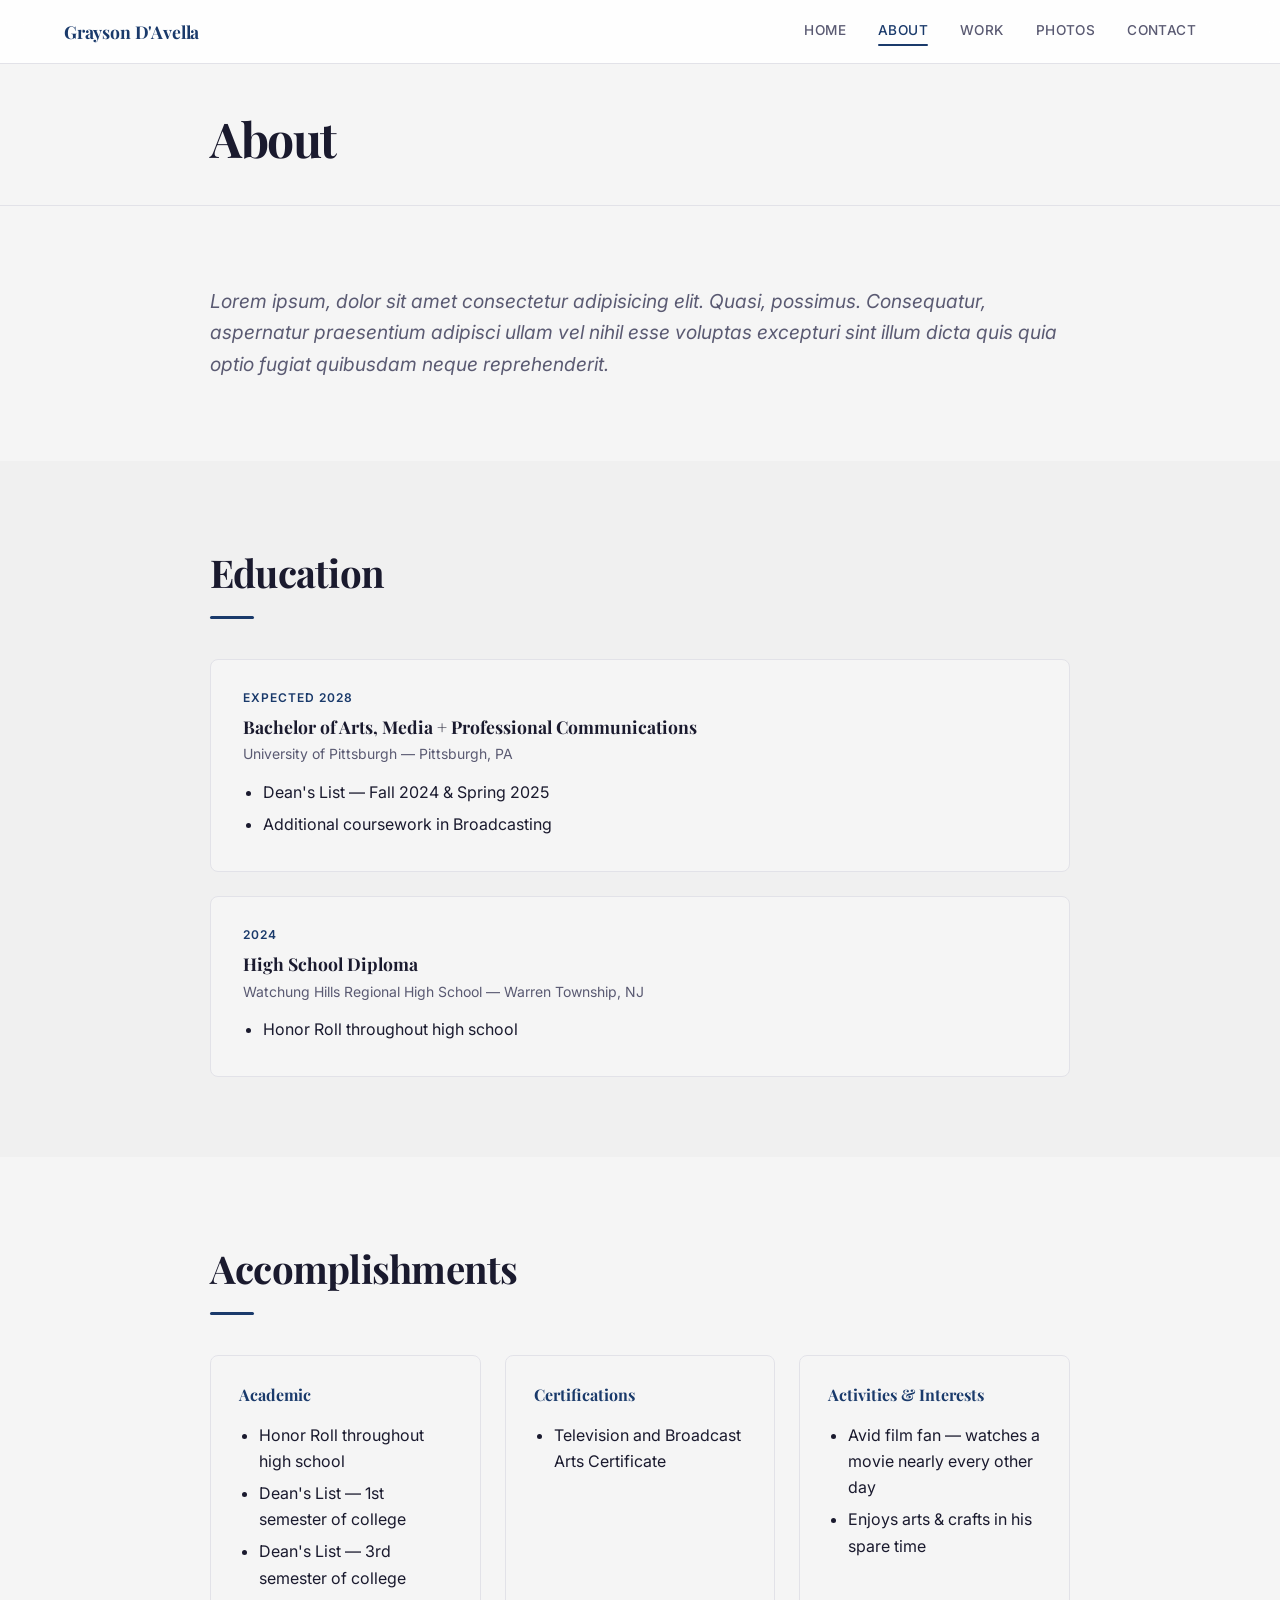
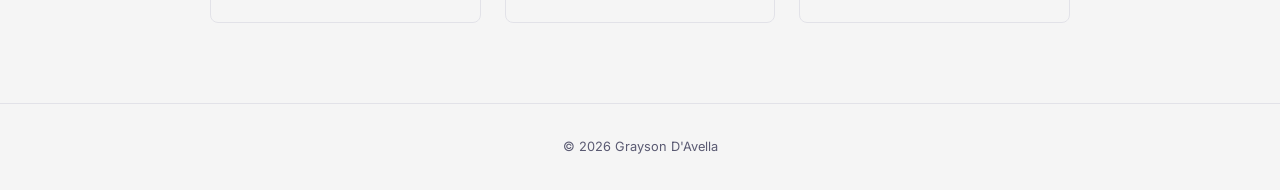
==== about.html @ 5f29c15a "split into separate pages" ====
<!DOCTYPE html>
<html lang="en">
<head>
  <meta charset="UTF-8">
  <meta name="viewport" content="width=device-width, initial-scale=1.0">
  <title>About — Grayson D'Avella</title>
  <link rel="preconnect" href="https://fonts.googleapis.com">
  <link rel="preconnect" href="https://fonts.gstatic.com" crossorigin>
  <link href="https://fonts.googleapis.com/css2?family=Playfair+Display:wght@700;900&family=Inter:wght@400;500;600&display=swap" rel="stylesheet">
  <link rel="stylesheet" href="styles.css">
  <script>document.documentElement.classList.add('js');</script>
</head>
<body>

  <header id="site-header">
    <a href="index.html" class="header-name">Grayson D'Avella</a>
    <button class="nav-toggle" aria-expanded="false" aria-controls="site-nav" aria-label="Toggle navigation">
      <span></span>
      <span></span>
      <span></span>
    </button>
    <nav id="site-nav" aria-label="Main navigation">
      <a href="index.html">Home</a>
      <a href="about.html">About</a>
      <a href="work.html">Work</a>
      <a href="photos.html">Photos</a>
      <a href="contact.html">Contact</a>
    </nav>
  </header>

  <main>

    <div class="page-hero">
      <div class="container">
        <h1 class="page-title">About</h1>
      </div>
    </div>

    <section class="section">
      <div class="container">
        <p class="bio">Lorem ipsum, dolor sit amet consectetur adipisicing elit. Quasi, possimus. Consequatur, aspernatur praesentium adipisci ullam vel nihil esse voluptas excepturi sint illum dicta quis quia optio fugiat quibusdam neque reprehenderit.</p>
      </div>
    </section>

    <!-- Education -->
    <section class="section section-alt">
      <div class="container">
        <h2 class="section-title">Education</h2>
        <div class="edu-grid">

          <article class="edu-item">
            <div class="edu-year">Expected 2028</div>
            <h3 class="edu-degree">Bachelor of Arts, Media + Professional Communications</h3>
            <p class="edu-school">University of Pittsburgh — Pittsburgh, PA</p>
            <ul>
              <li>Dean's List — Fall 2024 &amp; Spring 2025</li>
              <li>Additional coursework in Broadcasting</li>
            </ul>
          </article>

          <article class="edu-item">
            <div class="edu-year">2024</div>
            <h3 class="edu-degree">High School Diploma</h3>
            <p class="edu-school">Watchung Hills Regional High School — Warren Township, NJ</p>
            <ul>
              <li>Honor Roll throughout high school</li>
            </ul>
          </article>

        </div>
      </div>
    </section>

    <!-- Accomplishments -->
    <section class="section">
      <div class="container">
        <h2 class="section-title">Accomplishments</h2>
        <div class="accomplishments-grid">

          <div class="accomplishments-block">
            <h3 class="block-title">Academic</h3>
            <ul>
              <li>Honor Roll throughout high school</li>
              <li>Dean's List — 1st semester of college</li>
              <li>Dean's List — 3rd semester of college</li>
            </ul>
          </div>

          <div class="accomplishments-block">
            <h3 class="block-title">Certifications</h3>
            <ul>
              <li>Television and Broadcast Arts Certificate</li>
            </ul>
          </div>

          <div class="accomplishments-block">
            <h3 class="block-title">Activities &amp; Interests</h3>
            <ul>
              <li>Avid film fan — watches a movie nearly every other day</li>
              <li>Enjoys arts &amp; crafts in his spare time</li>
            </ul>
          </div>

        </div>
      </div>
    </section>

  </main>

  <footer>
    <p>&copy; 2026 Grayson D'Avella</p>
  </footer>

  <script src="script.js"></script>
</body>
</html>
---- styles.css ----
/* ── Reset & base ── */
*, *::before, *::after {
  box-sizing: border-box;
  margin: 0;
  padding: 0;
}

:root {
  --accent:       #1a3a6b;
  --accent-light: #2c5499;
  --text:         #1a1a2e;
  --text-muted:   #5a5a72;
  --bg:           #f5f5f5;
  --bg-alt:       #f0f0f0;
  --border:       #e2e2e8;
  --radius:       8px;
  --font-serif:   'Playfair Display', Georgia, 'Times New Roman', serif;
  --font-sans:    'Inter', -apple-system, BlinkMacSystemFont, 'Segoe UI', sans-serif;
  --header-h:     64px;
}

html {
  scroll-behavior: smooth;
}

html.js {
  scroll-padding-top: var(--header-h);
}

/* ── Page transitions ── */
@keyframes page-in {
  from { opacity: 0; }
  to   { opacity: 1; }
}

@keyframes page-out {
  to { opacity: 0; }
}

body {
  font-family: var(--font-sans);
  color: var(--text);
  background: var(--bg);
  line-height: 1.65;
  -webkit-font-smoothing: antialiased;
}

main, footer {
  animation: page-in 0.3s ease both;
}

body.is-leaving main,
body.is-leaving footer {
  animation: page-out 0.25s ease both;
}

a {
  color: inherit;
  text-decoration: none;
}

ul {
  padding-left: 1.25rem;
}

li {
  margin-bottom: 0.35rem;
}

/* ── Sticky Header ── */
#site-header {
  position: sticky;
  top: 0;
  background: rgba(255, 255, 255, 0.9);
  backdrop-filter: blur(14px);
  -webkit-backdrop-filter: blur(14px);
  border-bottom: 1px solid var(--border);
  display: flex;
  align-items: center;
  justify-content: space-between;
  padding: 0 clamp(1.5rem, 5vw, 4rem);
  z-index: 100;
  transition: box-shadow 0.3s;
}

/* With JS: fixed at a known height so page offsets are predictable */
.js #site-header {
  position: fixed;
  left: 0; right: 0;
  height: var(--header-h);
}

#site-header.scrolled {
  box-shadow: 0 2px 20px rgba(0, 0, 0, 0.07);
}

.header-name {
  font-family: var(--font-serif);
  font-size: 1.1rem;
  font-weight: 700;
  color: var(--accent);
  letter-spacing: -0.01em;
  flex-shrink: 0;
}

/* Hamburger button — hidden on wide screens */
.nav-toggle {
  display: none;
  flex-direction: column;
  justify-content: center;
  gap: 5px;
  width: 36px;
  height: 36px;
  padding: 4px;
  background: none;
  border: none;
  cursor: pointer;
  flex-shrink: 0;
  margin-left: auto;
}

.nav-toggle span {
  display: block;
  height: 2px;
  background: var(--accent);
  border-radius: 2px;
  transition: transform 0.25s ease, opacity 0.2s ease, width 0.25s ease;
  transform-origin: center;
}

/* Animate to X when open */
#site-header.nav-open .nav-toggle span:nth-child(1) {
  transform: translateY(7px) rotate(45deg);
}
#site-header.nav-open .nav-toggle span:nth-child(2) {
  opacity: 0;
  transform: scaleX(0);
}
#site-header.nav-open .nav-toggle span:nth-child(3) {
  transform: translateY(-7px) rotate(-45deg);
}

#site-header nav {
  display: flex;
  gap: 2rem;
  flex-wrap: wrap;
  margin: 20px;
  justify-content: center;
  align-items: center;
}

#site-header nav a {
  font-size: 0.85rem;
  font-weight: 500;
  color: var(--text-muted);
  letter-spacing: 0.03em;
  text-transform: uppercase;
  position: relative;
  padding-bottom: 2px;
  transition: color 0.2s;
}

#site-header nav a::after {
  content: '';
  position: absolute;
  bottom: -2px; left: 0; right: 0;
  height: 2px;
  background: var(--accent);
  border-radius: 2px;
  transform: scaleX(0);
  transform-origin: left;
  transition: transform 0.25s ease;
}

#site-header nav a:hover,
#site-header nav a.active {
  color: var(--accent);
}

#site-header nav a:hover::after,
#site-header nav a.active::after {
  transform: scaleX(1);
}

/* ── Page hero (title area for non-home pages) ── */
.page-hero {
  padding: 2.5rem clamp(1.5rem, 5vw, 4rem) 2.5rem;
  border-bottom: 1px solid var(--border);
}

.js .page-hero {
  padding-top: calc(var(--header-h) + 3rem);
}

.page-title {
  font-family: var(--font-serif);
  font-size: clamp(2rem, 5vw, 3rem);
  font-weight: 700;
  letter-spacing: -0.03em;
  line-height: 1.1;
}

/* Bio */
.bio {
  font-size: 1.2rem;
  color: var(--text-muted);
  font-style: italic;
}

/* Photos grid */
.photo-grid {
  display: grid;
  grid-template-columns: repeat(auto-fill, minmax(240px, 1fr));
  gap: 0.75rem;
}

.photo-item {
  aspect-ratio: 4 / 3;
  background: var(--bg-alt);
  border: 1px solid var(--border);
  border-radius: var(--radius);
  overflow: hidden;
}

.photo-item img {
  width: 100%;
  height: 100%;
  object-fit: cover;
  display: block;
}

/* ── Hero ── */
#hero {
  min-height: 85vh;
  display: flex;
  align-items: center;
  justify-content: center;
  padding: 3rem clamp(1.5rem, 5vw, 4rem) 1rem;
  text-align: center;
}

.js #hero {
  padding-top: calc(var(--header-h) + 3rem);
}

.hero-inner {
  display: flex;
  flex-direction: column;
  align-items: center;
  gap: 1.25rem;
}

.hero-photo {
  width: min(50vh, 50vw);
  height: min(50vh, 50vw);
  border-radius: 50%;
  overflow: hidden;
  border: 3px solid var(--border);
  background: var(--bg-alt);
  margin-bottom: 0.25rem;
}

.hero-photo img {
  width: 100%;
  height: 100%;
  object-fit: cover;
  display: block;
}

.photo-placeholder {
  width: 100%;
  height: 100%;
  display: flex;
  align-items: center;
  justify-content: center;
  font-family: var(--font-serif);
  font-size: 2rem;
  font-weight: 700;
  color: var(--accent);
  background: #dce6f4;
}

.hero-name {
  font-family: var(--font-serif);
  font-size: clamp(2.75rem, 8vw, 5.5rem);
  font-weight: 900;
  line-height: 1.05;
  letter-spacing: -0.03em;
  color: var(--text);
}

.hero-sub {
  font-size: clamp(1rem, 2.5vw, 1.2rem);
  color: var(--text-muted);
  font-weight: 400;
  max-width: 44ch;
  line-height: 1.5;
}

.hero-links {
  display: flex;
  gap: 1rem;
  margin-top: 0.75rem;
  flex-wrap: wrap;
  justify-content: center;
}

.hero-link {
  display: inline-flex;
  align-items: center;
  gap: 0.55rem;
  padding: 0.85rem 1.85rem;
  border: 2px solid var(--accent);
  border-radius: var(--radius);
  font-family: var(--font-sans);
  font-weight: 600;
  font-size: 0.9rem;
  color: var(--accent);
  letter-spacing: 0.02em;
  transition: background 0.2s, color 0.2s, transform 0.15s, box-shadow 0.2s;
}

.hero-link:hover {
  background: var(--accent);
  color: #fff;
  transform: translateY(-2px);
  box-shadow: 0 6px 20px rgba(26, 58, 107, 0.25);
}

.hero-link--reel {
  background: var(--accent);
  color: #fff;
}

.hero-link--reel:hover {
  background: var(--accent-light);
  border-color: var(--accent-light);
}

.link-arrow {
  transition: transform 0.2s;
  display: inline-block;
}

.hero-link:hover .link-arrow {
  transform: translateX(3px);
}

/* ── Section base ── */
.section {
  padding: 5rem clamp(1.5rem, 5vw, 4rem);
}

.section-alt {
  background: var(--bg-alt);
  padding: 5rem clamp(1.5rem, 5vw, 4rem);
}

.container {
  max-width: 860px;
  margin: 0 auto;
}

.section-title {
  font-family: var(--font-serif);
  font-size: clamp(1.7rem, 4vw, 2.4rem);
  font-weight: 700;
  letter-spacing: -0.02em;
  color: var(--text);
  margin-bottom: 2.5rem;
  position: relative;
  padding-bottom: 0.9rem;
}

.section-title::after {
  content: '';
  position: absolute;
  bottom: 0; left: 0;
  width: 2.75rem;
  height: 3px;
  background: var(--accent);
  border-radius: 2px;
}

/* ── Summary ── */
#summary {
  padding: 3.5rem clamp(1.5rem, 5vw, 4rem);
  border-bottom: 1px solid var(--border);
}

.summary-text {
  max-width: 68ch;
  margin: 0 auto;
  font-size: 1.075rem;
  line-height: 1.85;
  color: var(--text-muted);
  text-align: center;
  font-style: italic;
}

/* ── Timeline (Experience) ── */
.timeline {
  display: flex;
  flex-direction: column;
  gap: 0;
}

.timeline-item {
  display: grid;
  grid-template-columns: 170px 1fr;
  gap: 0 2.25rem;
  padding: 2rem 0;
  border-bottom: 1px solid var(--border);
}

.timeline-item:first-child {
  padding-top: 0;
}

.timeline-item:last-child {
  border-bottom: none;
  padding-bottom: 0;
}

.timeline-meta {
  display: flex;
  flex-direction: column;
  gap: 0.3rem;
  padding-top: 0.15rem;
}

.timeline-date {
  font-size: 0.775rem;
  font-weight: 600;
  color: var(--accent);
  text-transform: uppercase;
  letter-spacing: 0.06em;
}

.timeline-location {
  font-size: 0.775rem;
  color: var(--text-muted);
}

.timeline-role {
  font-family: var(--font-serif);
  font-size: 1.15rem;
  font-weight: 700;
  margin-bottom: 0.2rem;
  line-height: 1.3;
}

.timeline-org {
  font-size: 0.875rem;
  color: var(--text-muted);
  font-weight: 500;
  margin-bottom: 0.8rem;
}

/* ── Education ── */
.edu-grid {
  display: flex;
  flex-direction: column;
  gap: 1.5rem;
}

.edu-item {
  padding: 1.75rem 2rem;
  border: 1px solid var(--border);
  border-radius: var(--radius);
  background: var(--bg);
  transition: box-shadow 0.2s;
}

.edu-item:hover {
  box-shadow: 0 4px 20px rgba(0, 0, 0, 0.06);
}

.edu-year {
  font-size: 0.75rem;
  font-weight: 600;
  color: var(--accent);
  text-transform: uppercase;
  letter-spacing: 0.08em;
  margin-bottom: 0.45rem;
}

.edu-degree {
  font-family: var(--font-serif);
  font-size: 1.1rem;
  font-weight: 700;
  margin-bottom: 0.25rem;
  line-height: 1.35;
}

.edu-school {
  font-size: 0.875rem;
  color: var(--text-muted);
  margin-bottom: 0.85rem;
}

/* ── Accomplishments ── */
.accomplishments-grid {
  display: grid;
  grid-template-columns: repeat(auto-fit, minmax(220px, 1fr));
  gap: 1.5rem;
}

.accomplishments-block {
  padding: 1.6rem 1.75rem;
  border-radius: var(--radius);
  background: var(--bg);
  border: 1px solid var(--border);
  transition: box-shadow 0.2s;
}

.accomplishments-block:hover {
  box-shadow: 0 4px 20px rgba(0, 0, 0, 0.06);
}

.block-title {
  font-family: var(--font-serif);
  font-size: 1rem;
  font-weight: 700;
  color: var(--accent);
  margin-bottom: 0.85rem;
}

/* ── Contact ── */
.contact-sub {
  color: var(--text-muted);
  font-size: 0.95rem;
  margin-bottom: 2rem;
}

.contact-links {
  display: flex;
  flex-direction: column;
  gap: 1.1rem;
}

.contact-link {
  display: inline-flex;
  align-items: center;
  gap: 0.8rem;
  font-size: 1rem;
  font-weight: 500;
  color: var(--text);
  transition: color 0.2s, gap 0.2s;
}

.contact-link svg {
  flex-shrink: 0;
  color: var(--accent);
}

.contact-link:hover {
  color: var(--accent);
  gap: 1.1rem;
}

/* ── Footer ── */
footer {
  text-align: center;
  padding: 2rem;
  font-size: 0.8rem;
  color: var(--text-muted);
  border-top: 1px solid var(--border);
}


/* Suppress all transitions while the window is being resized */
body.is-resizing * {
  transition: none !important;
}

/* ── Hero: side-by-side on wide screens ── */
@media (min-width: 700px) {
  #hero {
    text-align: left;
    justify-content: center;
  }

  .hero-inner {
    flex-direction: row;
    align-items: center;
    gap: 3.5rem;
    max-width: 900px;
    width: 100%;
  }

  .hero-photo {
    width: 300px;
    height: 300px;
    flex-shrink: 0;
    margin-bottom: 0;
  }

  .hero-text {
    display: flex;
    flex-direction: column;
    align-items: flex-start;
    gap: 1.1rem;
    width: 40vw;
  }

  .hero-links {
    margin-top: 0.25rem;
    justify-content: flex-start;
  }
}

/* ── Responsive ── */
@media (max-width: 699px) {
  .hero-text {
    display: contents; /* keep children as direct flex children of hero-inner on mobile */
  }
}

@media (max-width: 620px) {
  .timeline-item {
    grid-template-columns: 1fr;
    gap: 0.5rem;
  }

  .timeline-meta {
    flex-direction: row;
    gap: 0.75rem;
    flex-wrap: wrap;
    align-items: center;
  }

  .hero-links {
    flex-direction: column;
    align-items: stretch;
  }

  .hero-link {
    justify-content: center;
  }
}

/* ── Mobile nav (hamburger) ── */
@media (max-width: 750px) {
  .js .nav-toggle {
    display: flex;
  }

  .js #site-nav {
    position: absolute;
    top: var(--header-h);
    left: 0; right: 0;
    background: rgba(255, 255, 255, 0.97);
    backdrop-filter: blur(14px);
    -webkit-backdrop-filter: blur(14px);
    border-bottom: 1px solid var(--border);
    flex-direction: column;
    align-items: flex-start;
    padding: 1rem clamp(1.5rem, 5vw, 4rem) 1.5rem;
    gap: 1.25rem;
    /* hidden state */
    visibility: hidden;
    opacity: 0;
    transform: translateY(-6px);
    transition: opacity 0.2s ease, transform 0.2s ease, visibility 0s 0.2s;
  }

  .js #site-header.nav-open #site-nav {
    visibility: visible;
    opacity: 1;
    transform: none;
    transition: opacity 0.2s ease, transform 0.2s ease, visibility 0s 0s;
  }

  #site-nav a {
    font-size: 1rem;
    letter-spacing: 0.02em;
    padding: 0.25rem 0;
  }
}
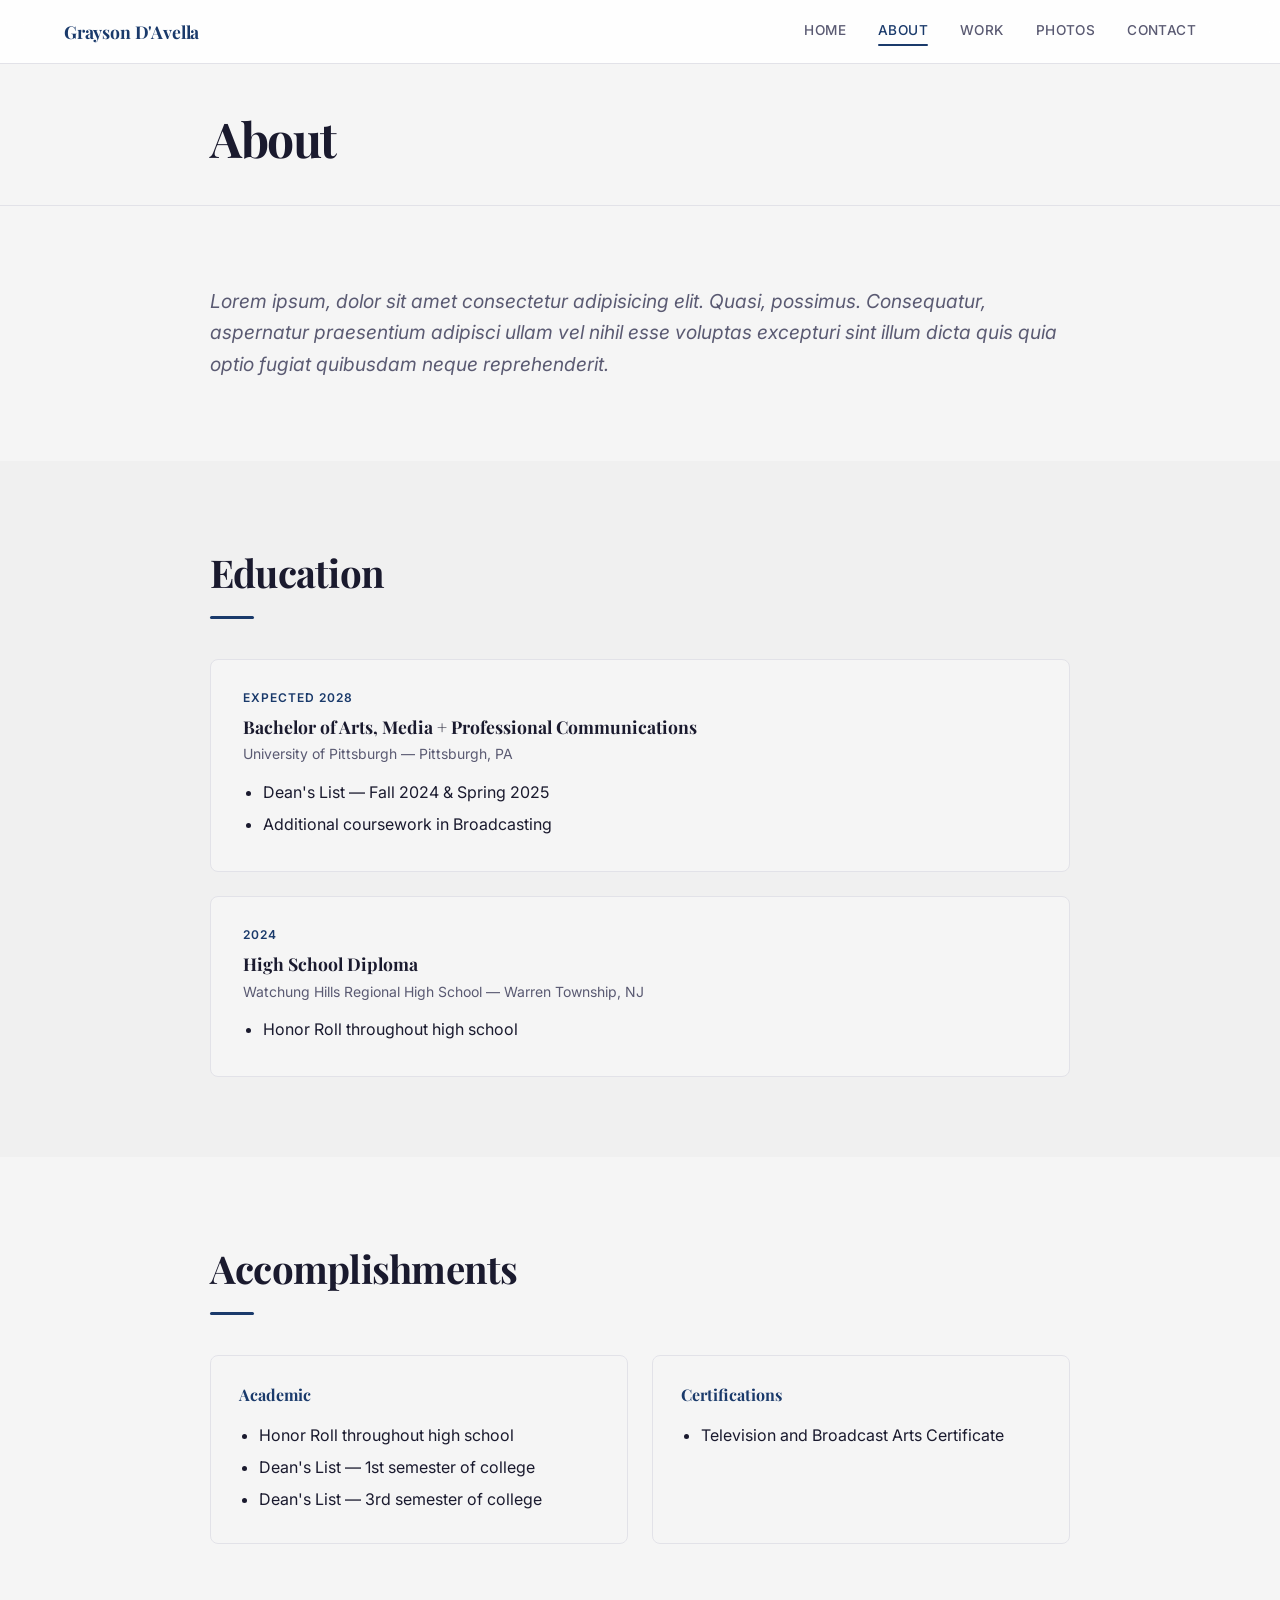
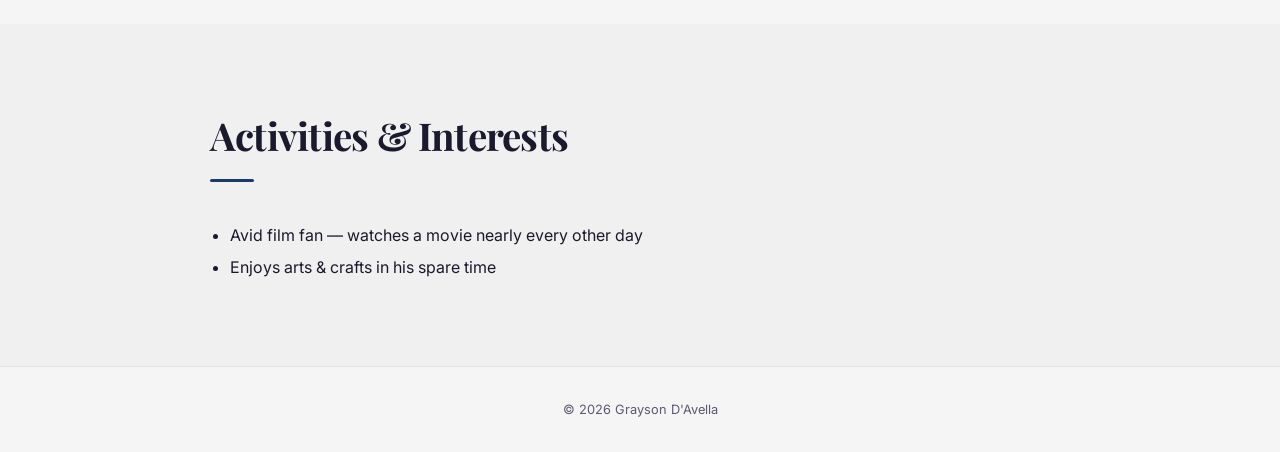
==== commit 59c9f09f: "Contact page overhaul, other updates" ====
--- a/about.html
+++ b/about.html
@@ -93,15 +93,18 @@
             </ul>
           </div>
 
-          <div class="accomplishments-block">
-            <h3 class="block-title">Activities &amp; Interests</h3>
-            <ul>
-              <li>Avid film fan — watches a movie nearly every other day</li>
-              <li>Enjoys arts &amp; crafts in his spare time</li>
-            </ul>
-          </div>
+        </div>
+      </div>
+    </section>
 
-        </div>
+    <!-- Activities & Interests -->
+    <section class="section section-alt">
+      <div class="container">
+        <h2 class="section-title">Activities &amp; Interests</h2>
+        <ul>
+          <li>Avid film fan — watches a movie nearly every other day</li>
+          <li>Enjoys arts &amp; crafts in his spare time</li>
+        </ul>
       </div>
     </section>
 
--- a/styles.css
+++ b/styles.css
@@ -527,36 +527,149 @@
 }
 
 /* ── Contact ── */
-.contact-sub {
-  color: var(--text-muted);
-  font-size: 0.95rem;
-  margin-bottom: 2rem;
-}
-
-.contact-links {
+.contact-container {
+  display: flex;
+  flex-direction: column;
+  gap: 3rem;
+  max-width: 960px;
+}
+
+@media (min-width: 700px) {
+  .contact-container {
+    flex-direction: row;
+    align-items: flex-start;
+  }
+
+  .contact-info-pane,
+  .contact-form-pane {
+    flex: 1;
+  }
+}
+
+.contact-pane-title {
+  font-family: var(--font-serif);
+  font-size: 1.45rem;
+  font-weight: 700;
+  margin-bottom: 1.75rem;
+  padding-bottom: 0.75rem;
+  border-bottom: 2px solid var(--accent);
+}
+
+.contact-detail {
+  display: flex;
+  align-items: center;
+  gap: 0.85rem;
+  margin-bottom: 1rem;
+  font-size: 0.975rem;
+  color: var(--text);
+}
+
+.contact-detail svg {
+  flex-shrink: 0;
+  color: var(--accent);
+}
+
+.contact-detail a {
+  transition: color 0.2s;
+}
+
+.contact-detail a:hover {
+  color: var(--accent);
+}
+
+.contact-socials {
+  display: flex;
+  gap: 0.65rem;
+  margin-top: 2rem;
+}
+
+.social-icon-link {
+  display: flex;
+  align-items: center;
+  justify-content: center;
+  width: 42px;
+  height: 42px;
+  border-radius: var(--radius);
+  border: 1.5px solid var(--border);
+  color: var(--text-muted);
+  transition: color 0.2s, border-color 0.2s, background 0.2s;
+}
+
+.social-icon-link:hover {
+  color: var(--accent);
+  border-color: var(--accent);
+  background: rgba(26, 58, 107, 0.05);
+}
+
+/* Form */
+.contact-form {
   display: flex;
   flex-direction: column;
   gap: 1.1rem;
 }
 
-.contact-link {
-  display: inline-flex;
-  align-items: center;
-  gap: 0.8rem;
-  font-size: 1rem;
-  font-weight: 500;
+.form-group {
+  display: flex;
+  flex-direction: column;
+  gap: 0.4rem;
+}
+
+.form-group label {
+  font-size: 0.8rem;
+  font-weight: 600;
   color: var(--text);
-  transition: color 0.2s, gap 0.2s;
-}
-
-.contact-link svg {
-  flex-shrink: 0;
-  color: var(--accent);
-}
-
-.contact-link:hover {
-  color: var(--accent);
-  gap: 1.1rem;
+  letter-spacing: 0.04em;
+  text-transform: uppercase;
+}
+
+.form-group input,
+.form-group textarea {
+  padding: 0.75rem 1rem;
+  border: 1.5px solid var(--border);
+  border-radius: var(--radius);
+  font-family: var(--font-sans);
+  font-size: 0.95rem;
+  color: var(--text);
+  background: var(--bg);
+  outline: none;
+  transition: border-color 0.2s, box-shadow 0.2s;
+}
+
+.form-group input::placeholder,
+.form-group textarea::placeholder {
+  color: var(--text-muted);
+  opacity: 0.7;
+}
+
+.form-group input:focus,
+.form-group textarea:focus {
+  border-color: var(--accent);
+  box-shadow: 0 0 0 3px rgba(26, 58, 107, 0.1);
+}
+
+.form-group textarea {
+  resize: vertical;
+  min-height: 130px;
+}
+
+.form-submit {
+  align-self: flex-start;
+  padding: 0.85rem 2rem;
+  background: var(--accent);
+  color: #fff;
+  border: none;
+  border-radius: var(--radius);
+  font-family: var(--font-sans);
+  font-size: 0.9rem;
+  font-weight: 600;
+  cursor: pointer;
+  transition: background 0.2s, transform 0.15s, box-shadow 0.2s;
+}
+
+.form-submit:hover {
+  background: var(--accent-light);
+  transform: translateY(-2px);
+  box-shadow: 0 6px 20px rgba(26, 58, 107, 0.25);
 }
 
 /* ── Footer ── */
